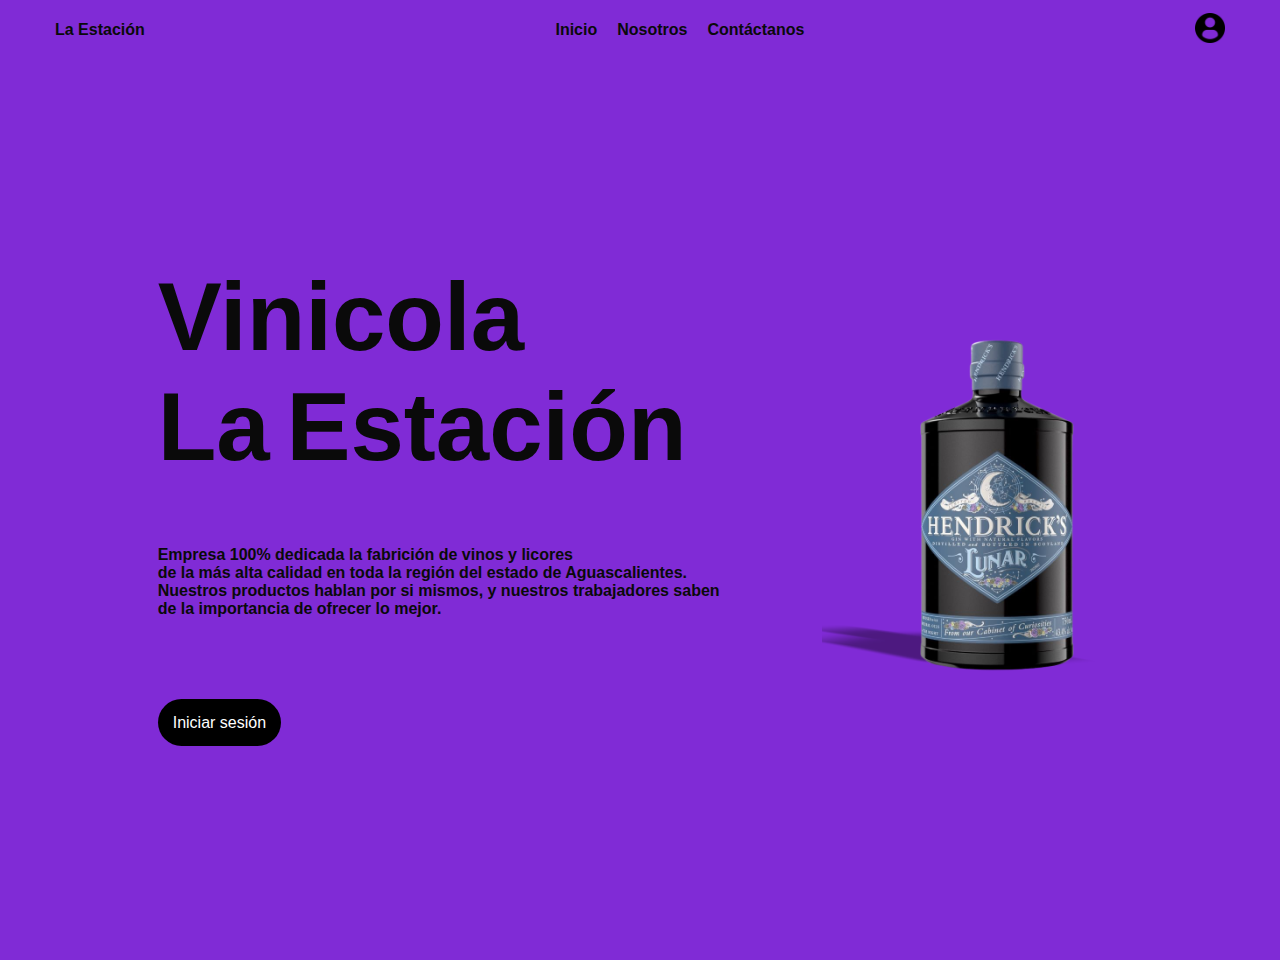
==== index.html @ 895d0225 "first commit" ====
<!DOCTYPE html>
<html lang="es">

<head>
    <meta charset="UTF-8">
    <meta http-equiv="X-UA-Compatible" content="IE=edge">
    <meta name="viewport" content="width=device-width, initial-scale=1.0">
    <link rel="stylesheet" href="./css/normalize.css">
    <link rel="stylesheet" href="./css/styles.css">
    <link rel="stylesheet" href="./css/style.css">
    <link rel="stylesheet" href="./css/index.css">
    <link rel="stylesheet" href="./css/responsive2.css">
    <link rel="icon" href="img/logo3.png" type="img/ico">
    <title>La Estación</title>
</head>

<body>
    <header>
        <!-- <div class="nav-menu"> -->
            <p class="brand-name">La Estación</p>
            <nav>
                <a href="#">Inicio</a>
                <a href="./nosotros.html">Nosotros</a>
                <a href="./contacto.html">Contáctanos</a>
            </nav>
            <nav>
                <div class="dropdown">
                    <a href="#"><img src="./img/icons/profile-user.png" width="30px" alt=""></a>
                    <div class="dropdown-content">
                        <a href="./login.html">Iniciar sesión</a>
                        <a href="./registro.html">Registrarse</a>
                    </div>
                </div>
            </nav>
        <!-- </div> -->
        <!-- <div class="res-nav">
        </div> -->
    </header>
    <div class="hero">
        <div class="hero-info">
            <h1>Vinicola <br> La Estación</h1>
            <p class="home-text">Empresa 100% dedicada la fabrición de vinos y licores <br>
                de la más alta calidad en toda la región del estado de Aguascalientes. <br>
                Nuestros productos hablan por si mismos, y nuestros trabajadores saben <br>
                de la importancia de ofrecer lo mejor.
            </p>
            <a class="hero-button" href="./login.html">Iniciar sesión</a>
        </div>
        <img class="hero-img" src="./img/HENDRICKS.png" alt="">
    </div>

    <script src="./js/index.js"></script>
    <script src="./js/script.js"></script>
</body>

</html>
---- css/styles.css ----
::-webkit-scrollbar {
    width : 10px;
    height: 10px;
}

::-webkit-scrollbar-button {
    width : 0px;
    height: 0px;
}

::-webkit-scrollbar-thumb {
    background   : #812bd6;
    border       : 0px none #ffffff;
    border-radius: 50px;
}

::-webkit-scrollbar-thumb:hover {
    background: #ffffff;
}

::-webkit-scrollbar-thumb:active {
    background: #000000;
}

::-webkit-scrollbar-track {
    background: #666666;
    border    : 0px none #ffffff;
}

::-webkit-scrollbar-track:hover {
    background: #666666;
}

::-webkit-scrollbar-track:active {
    background: #333333;
}

::-webkit-scrollbar-corner {
    background: transparent;
}

:root {
    --main-bg-color: #802bd6;
    --text-color   : #0a0a0a;
}

.hero {
    padding-left    : 50px;
    height          : 100vh;
    background-color: var(--main-bg-color);
    display         : flex;
    /* flex-wrap    : wrap; */
    justify-content : space-evenly;
    align-items     : center;
}

.main-container {
    height : 500px;
    display: flex;
}

header {
    display         : flex;
    justify-content : space-between;
    align-items     : center;
    background-color: var(--main-bg-color);
    font-weight     : bold;
    padding-left    : 50px;
    padding-right   : 50px;
    color           : var(--text-color);
}

.brand-name {
    transition: 0.4s color;
}

.brand-name:hover {
    color : #fff;
    cursor: pointer;
}

nav>a:hover {
    color: #fff;
}

nav {
    display        : flex;
    justify-content: space-around;
    align-items    : center;
}

nav>a {
    margin-left    : 20px;
    color          : var(--text-color);
    text-decoration: none;
    transition     : 0.4s color;
}

ul>li {
    text-decoration: none;
}

h1 {
    font-size   : 6em;
    word-spacing: -10px;
    color       : var(--text-color);
}

h1,
.home-text {
    position   : relative;
    bottom     : 80px;
    font-weight: bold;
}

.home-text {
    color: var(--text-color);
}

.hero-img {
    width : 350px;
    height: auto;
}

.hero-button {
    padding        : 15px;
    border-radius  : 50px;
    background     : #000;
    color          : #fff;
    text-decoration: none;
}

.card>p {
    font-weight: bold;
}

.cards {
    max-width            : 100%;
    margin               : 50px auto;
    display              : grid;
    grid-gap             : 2rem;
    grid-template-columns: repeat(auto-fit, minmax(250px, 1fr));
}

.card {
    padding      : 1.5rem 1rem;
    height       : auto;
    border-radius: 20px;
    text-align   : center;
    box-shadow   : rgba(0, 0, 0, 0.35) 0px 5px 15px;
    max-width: 250px;
}

.card-img {
    width : 100%;
    height: auto;
}

.add-to-cart {
    background-color: var(--main-bg-color);
    padding         : 10px 30px;
    border          : none;
    border-radius   : 50px;
    text-decoration : none;
    color           : #fff;
}

.add-to-cart:hover {
    opacity: 0.8;
}

.button-add {
    background-color: rgb(26, 188, 156);
    padding         : 10px 30px;
    border          : none;
    border-radius   : 50px;
    text-decoration : none;
    color           : #fff;
}

.button-add:hover {
    opacity: 0.8;
}

/* Dropdown */
.dropdown {
    position: relative;
    display : inline-block;
}

.dropdown-content {
    text-align      : center;
    display         : none;
    position        : absolute;
    background-color: #000;
    min-width       : 125px;
    box-shadow      : 0px 8px 16px 0px rgba(0, 0, 0, 0.2);
    z-index         : 1;
    border-radius   : 15px;

}

.dropdown-content a {
    color          : #fff;
    padding        : 12px 10px;
    text-decoration: none;
    display        : block;
}

.dropdown-content a:hover {
    background-color: var(--main-bg-color);
    border-radius   : 15px;

}

.dropdown:hover .dropdown-content {
    display      : block;
    border-radius: 15px;
    right        : 1px;
}

.quitarFormulario {
    width           : 5px;
    margin-left     : 90%;
    margin-top      : -30px;
    background-color: #290628;
}

.dropdown:hover .dropbtn {
    background-color: var(--main-bg-color);
    border-radius   : 15px;
}

/* admin panel  */
.content {
    display    : block;
    height     : 100%;
    width      : 90%;
    margin     : 0 auto;
    padding    : 15px;
    /* position: absolute; */
    z-index    : 1;
    opacity    : 100%;
}

.content h2 {
    color    : var(--text-color);
    font-size: 34px;
}

div#box {
    margin-top: 15px;
}

div#box .box-top {
    color          : var(--text-color);
    padding        : 15px;
    font-weight    : 300;
    font-size      : 20px;
    display        : flex;
    justify-content: space-between;
    align-items    : center;
}

.text-color {
    color: var(--text-color);
}

div#box .box-panel {
    padding      : 15px;
    background   : #fff;
    border-radius: 15px;
}


/* products cards */
#products {
    display   : flex;
    max-height: 600px;
    overflow-x: scroll;
    overflow-y: hidden;
    color     : #000;


}

#card {
    position     : relative;
    display      : block;
    min-width    : 250px;
    max-width    : 300px;
    height       : 400px;
    border-radius: 10px;
    overflow     : hidden;
    margin       : 15px;
}



#card h1 {
    position   : absolute;
    top        : 50px;
    left       : 20px;
    margin     : 0;
    padding    : 0;
    color      : white;
    font-size  : 25px;
    font-weight: 100;
    line-height: 1;
}

#card img {
    width     : 100%;
    height    : 75%;
    transition: 0.25s;
}

#card #botton {
    position        : absolute;
    bottom          : 0;
    left            : 0;
    width           : 100%;
    height          : 215px;
    margin          : 0;
    padding         : 10px;
    padding-left    : 20px;
    background-color: rgba(0, 0, 0, 0.85);
    color           : white;
}

#card #botton h3 {
    font-size    : 20px;
    margin-bottom: 8px;
}

#card #botton p {
    font-size: 14px;
}

#card #botton button {
    position        : relative;
    align-items     : center;
    justify-content : center;
    margin          : 0;
    padding         : 10px 30px;
    background-color: #1abc9c;
    border          : none;
    border-radius   : 5px;
    color           : white;
    font-size       : 14px;
}

#card #botton button:hover {
    opacity: 0.8;
}

#products::-webkit-scrollbar {
    width : 14px;
    height: 14px;
}

#products::-webkit-scrollbar-thumb {
    background   : #812bd6;
    border       : 0px none #ffffff;
    border-radius: 50px;
}

#products::-webkit-scrollbar-corner {
    background: transparent;
}

/* users */
tr {
    padding-bottom: 10px;
}

td {
    padding   : 10px 10px 0;
    text-align: center;
    color     : #000;
}

table {
    width: 100%;
}

th {
    text-align : left;
    font-weight: 700;
}

thead th {
    background-color: #202932;
    color           : white;
}

#users thead th:nth-child(5) {
    width: 5%;
}

.button {
    display         : inline-block;
    font-size       : 100%;
    border-radius   : 5px;
    color           : white;
    padding         : 8px;
    background-color: #1e1e1e;
}

.button:hover {
    cursor: pointer;
}

@media (min-width: 460px) {
    td {
        text-align: left;
    }

}

@media (min-width: 720px) {
    table {
        display: table;
    }

    tr {
        display: table-row;
    }

    td,
    th {
        display: table-cell;
    }

    tbody {
        display: table-row-group;
    }

    thead {
        display: table-header-group;
    }

    tfoot {
        display: table-footer-group;
    }

    td {
        border: 1px solid #28333f;
    }

    td,
    th {
        padding: 10px;
    }

    .delete {
        padding: 10px;
    }
}

/* sales */
#sales thead th:nth-child(1) {
    width: 15%;
}

.EstImg {
    width: 40px;
}

body {
    padding-top: 5px;
}

/* pedidos por usuario */
.show img {
    width: 100%;
}
@media screen and (max-width: 480px) {
    .brand-name {
        display: none;
    }
    .EstImg {
        display: none;
    }
}
.ddd {
    text-decoration: none;
    color: #fff;
    background-color: var(--main-bg-color);
    padding: 8px;
    border-radius: 5px;
    font-size: 13px;
}
---- css/style.css ----
:root {
    --main-bg-color: #802bd6;
    --text-color: #0a0a0a;
    --main2-bg-color: rgba(37, 214, 161, 0.89);
}
body {
    background-color: var(--main-bg-color);
    color: white;
}
form {
    background-color: #290628;
    padding: 20px;
    border-radius: 8px;
    margin-top: 10vh;
    width: 350px;
    display: block;
    margin-left: auto;
    margin-right: auto;
    text-align: center;
    display: flex;
    flex-direction: column;
}
form > button {
    background-color: var(--main-bg-color);
    padding: 10px 30px;
    border: none;
    border-radius: 5px;
    text-decoration: none;
    color: #fff;
    margin-top: 10px;
    font-style: bold;
}
form > input {
    height: 30px;
}
form > input, form > label {
    margin-top: 10px;
}
body {
    margin: 0;
    font-family: Arial, Helvetica, sans-serif;
}

a {
    text-decoration: none;
}
.formRegistro{
    width: 700px;
    display: none;
    padding: auto;
    opacity: 100%;

}
.form-control{
    height: 30px;
    color: black
}
.z-index{
    z-index: 2;
    position: absolute;
    left: 0;
    right: 0;
    margin: auto;
}
/*home.html*/
.card {
    background-color: rgb(166, 92, 209);
    margin-left: auto;
    margin-right: auto;
    padding      : 10px;
    width: 40%;
    height       : 40%;
    border-radius: 20px;
    text-align   : center;
    box-shadow: rgba(0, 0, 0, 0.35) 20px 20px 20px 20px;
}
.card-body{
    color: #fff;
    text-align: center;
}
.card-body img{
    width: 50%;
    height: 50%;
    margin-left: auto;
    margin-right: auto;
}
button{
    background-color: var(--main2-bg-color);
    padding: 10px 30px;
    border: none;
    border-radius: 5px;
    text-decoration: none;
    color: #fff;
    margin-top: 10px;
    font-style: bold;
}
#correccion p{

    border-style: solid;
    border-color: firebrick;
    background-color:gray;
    color: #fff;
}
#bodyHome{
    color: #000;
    background-image: url(../img/home2.jpg);
    
}
---- css/index.css ----
body {
    padding: 30px;
}
---- css/responsive2.css ----
body {
    padding: 5px;
}
@media screen and (max-width: 950px) {
    h1 {
        font-size: 3rem;
        margin-top: 10%;
    }
}
@media screen and (max-width: 850px) {
    h1 {
        font-size: 3rem;
        margin-top: 30%;
        text-align: center;
    }
    .home-text {
        text-align: center;
    }
    .hero {
        text-align: center;
    }
}
@media screen and (max-width: 690px) {
    h1 {
        font-size: 2rem;
        text-align: center;
    }
    .hero {
        flex-wrap: wrap;
        padding: 20px;
    }
    .hero-img {
        margin-top: 10%;
    }
    body {
        padding-bottom: 200px;
    }
    .brand-name {
        display: none;
    }
    header {
        padding: 0;
        justify-content: space-evenly;
    }
}
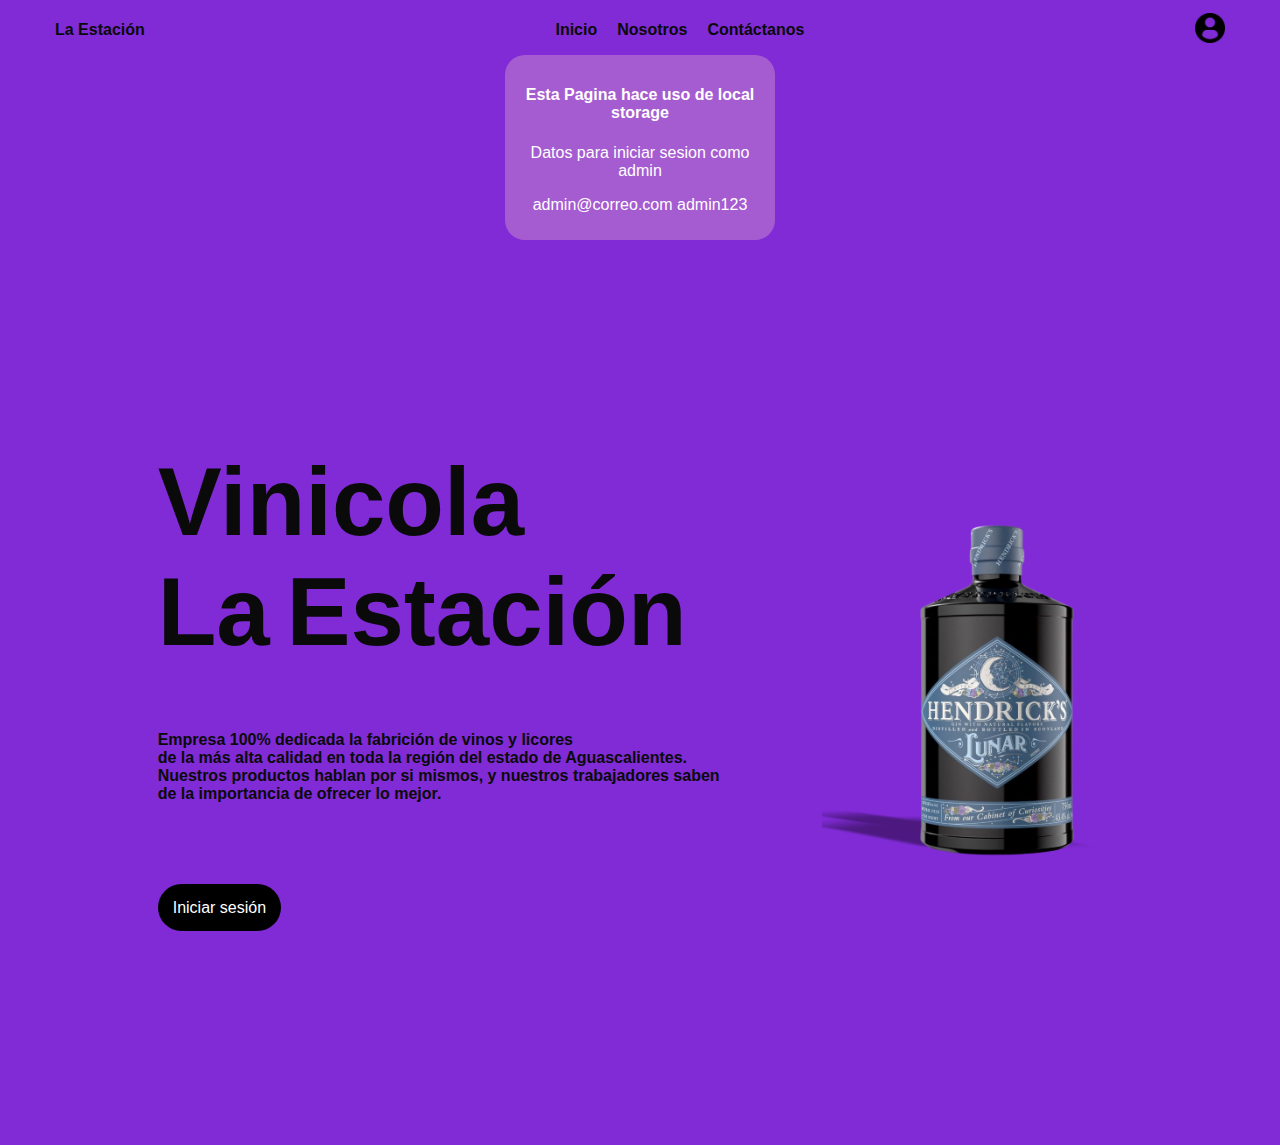
==== commit 78446b3f: "datos admin" ====
--- a/index.html
+++ b/index.html
@@ -17,25 +17,34 @@
 <body>
     <header>
         <!-- <div class="nav-menu"> -->
-            <p class="brand-name">La Estación</p>
-            <nav>
-                <a href="#">Inicio</a>
-                <a href="./nosotros.html">Nosotros</a>
-                <a href="./contacto.html">Contáctanos</a>
-            </nav>
-            <nav>
-                <div class="dropdown">
-                    <a href="#"><img src="./img/icons/profile-user.png" width="30px" alt=""></a>
-                    <div class="dropdown-content">
-                        <a href="./login.html">Iniciar sesión</a>
-                        <a href="./registro.html">Registrarse</a>
-                    </div>
+        <p class="brand-name">La Estación</p>
+        <nav>
+            <a href="#">Inicio</a>
+            <a href="./nosotros.html">Nosotros</a>
+            <a href="./contacto.html">Contáctanos</a>
+        </nav>
+        <nav>
+            <div class="dropdown">
+                <a href="#"><img src="./img/icons/profile-user.png" width="30px" alt=""></a>
+                <div class="dropdown-content">
+                    <a href="./login.html">Iniciar sesión</a>
+                    <a href="./registro.html">Registrarse</a>
                 </div>
-            </nav>
+            </div>
+        </nav>
         <!-- </div> -->
         <!-- <div class="res-nav">
         </div> -->
     </header>
+
+    <div class="card" style="box-shadow: 0px 0;">
+        <div class="container">
+            <h4><b>Esta Pagina hace uso de local storage</b></h4>
+            <p>Datos para iniciar sesion como admin</p>
+            <p>admin@correo.com admin123</p>
+        </div>
+    </div>
+
     <div class="hero">
         <div class="hero-info">
             <h1>Vinicola <br> La Estación</h1>
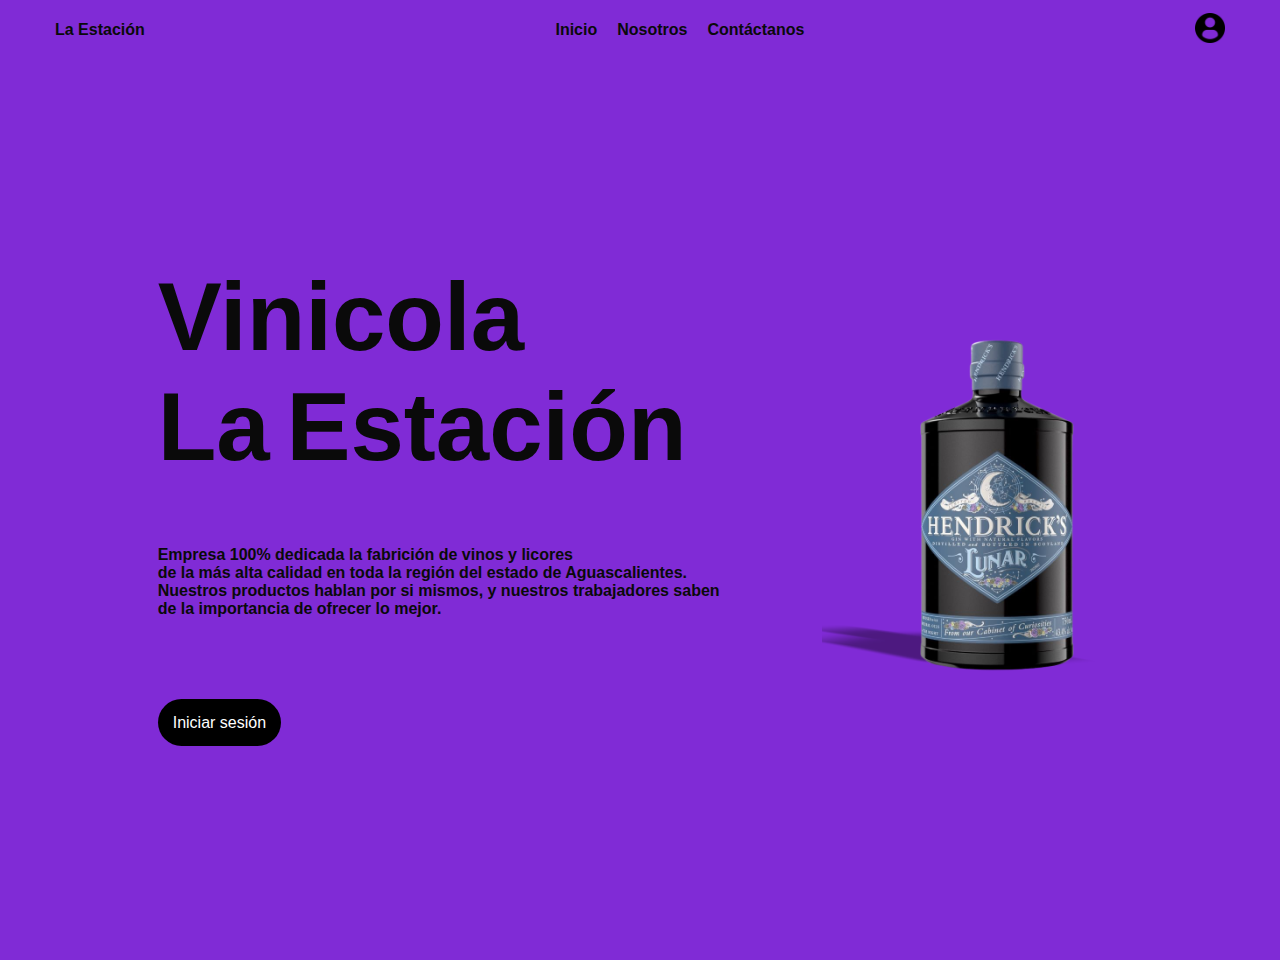
==== commit 49f4dfb8: "Update index.html" ====
--- a/index.html
+++ b/index.html
@@ -36,7 +36,7 @@
         <!-- <div class="res-nav">
         </div> -->
     </header>
-
+<!--  
     <div class="card" style="box-shadow: 0px 0;">
         <div class="container">
             <h4><b>Esta Pagina hace uso de local storage</b></h4>
@@ -44,7 +44,7 @@
             <p>admin@correo.com admin123</p>
         </div>
     </div>
-
+-->
     <div class="hero">
         <div class="hero-info">
             <h1>Vinicola <br> La Estación</h1>
@@ -62,4 +62,4 @@
     <script src="./js/script.js"></script>
 </body>
 
-</html>+</html>
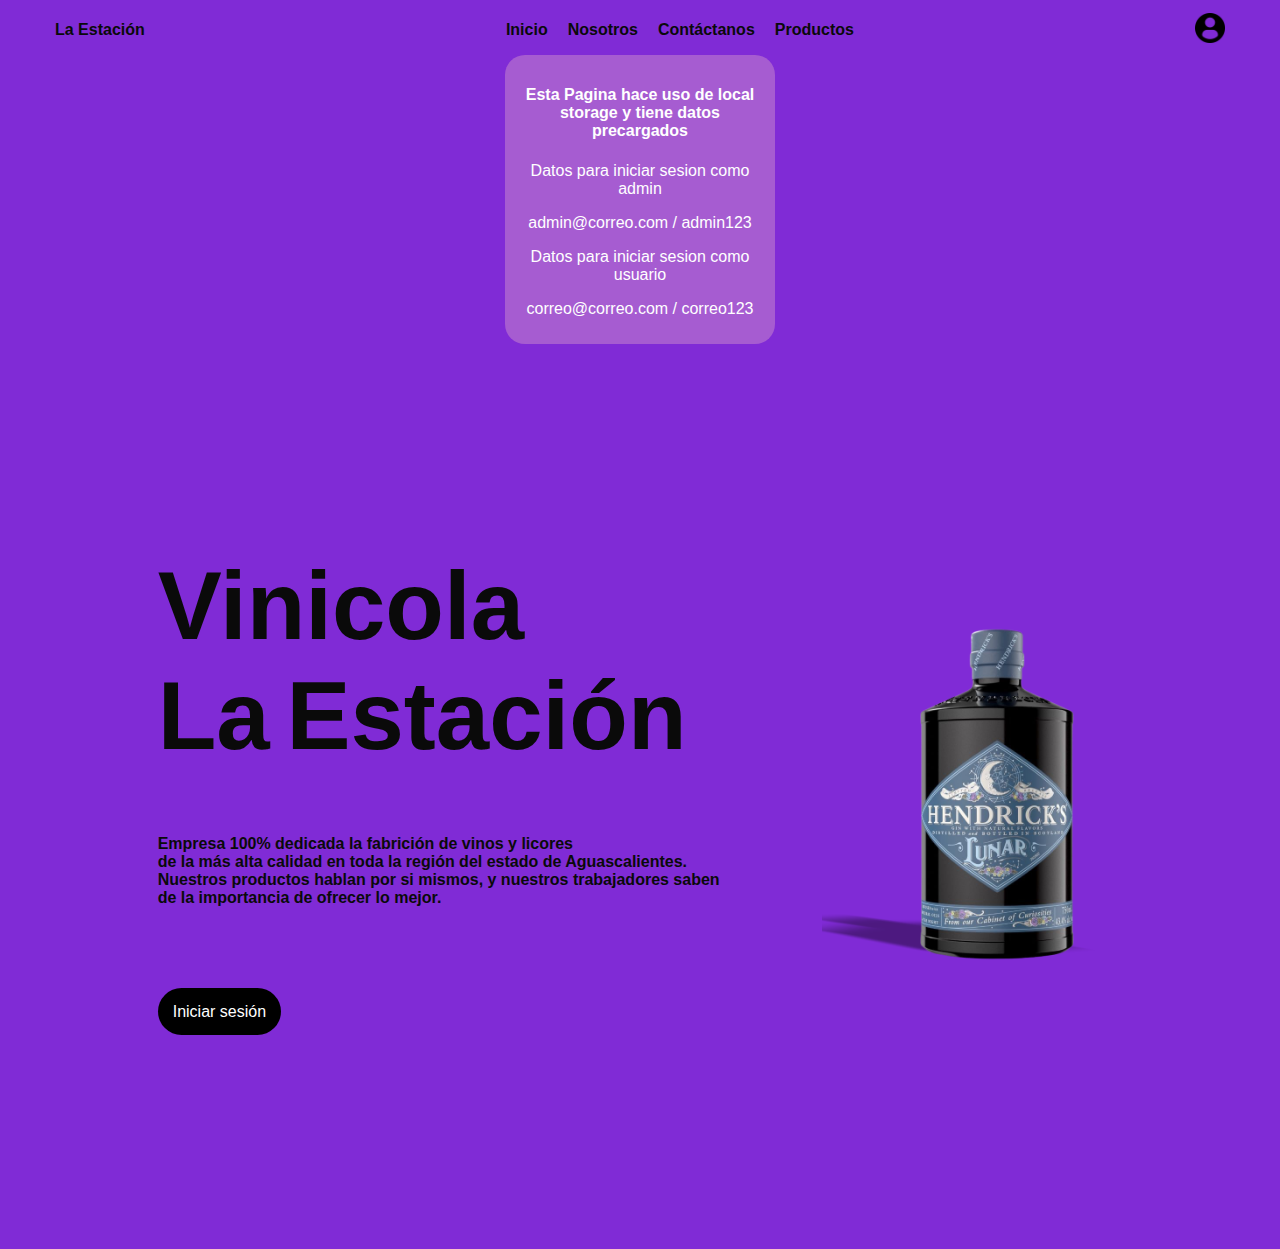
==== commit 6be3d919: "NoLoggedViews" ====
--- a/index.html
+++ b/index.html
@@ -22,6 +22,7 @@
             <a href="#">Inicio</a>
             <a href="./nosotros.html">Nosotros</a>
             <a href="./contacto.html">Contáctanos</a>
+            <a href="./productsNologged.html">Productos</a>
         </nav>
         <nav>
             <div class="dropdown">
@@ -36,15 +37,17 @@
         <!-- <div class="res-nav">
         </div> -->
     </header>
-<!--  
+ 
     <div class="card" style="box-shadow: 0px 0;">
         <div class="container">
-            <h4><b>Esta Pagina hace uso de local storage</b></h4>
+            <h4><b>Esta Pagina hace uso de local storage y tiene datos precargados</b></h4>
             <p>Datos para iniciar sesion como admin</p>
-            <p>admin@correo.com admin123</p>
+            <p>admin@correo.com / admin123</p>
+            <p>Datos para iniciar sesion como usuario</p>
+            <p>correo@correo.com / correo123</p>
         </div>
     </div>
--->
+
     <div class="hero">
         <div class="hero-info">
             <h1>Vinicola <br> La Estación</h1>
